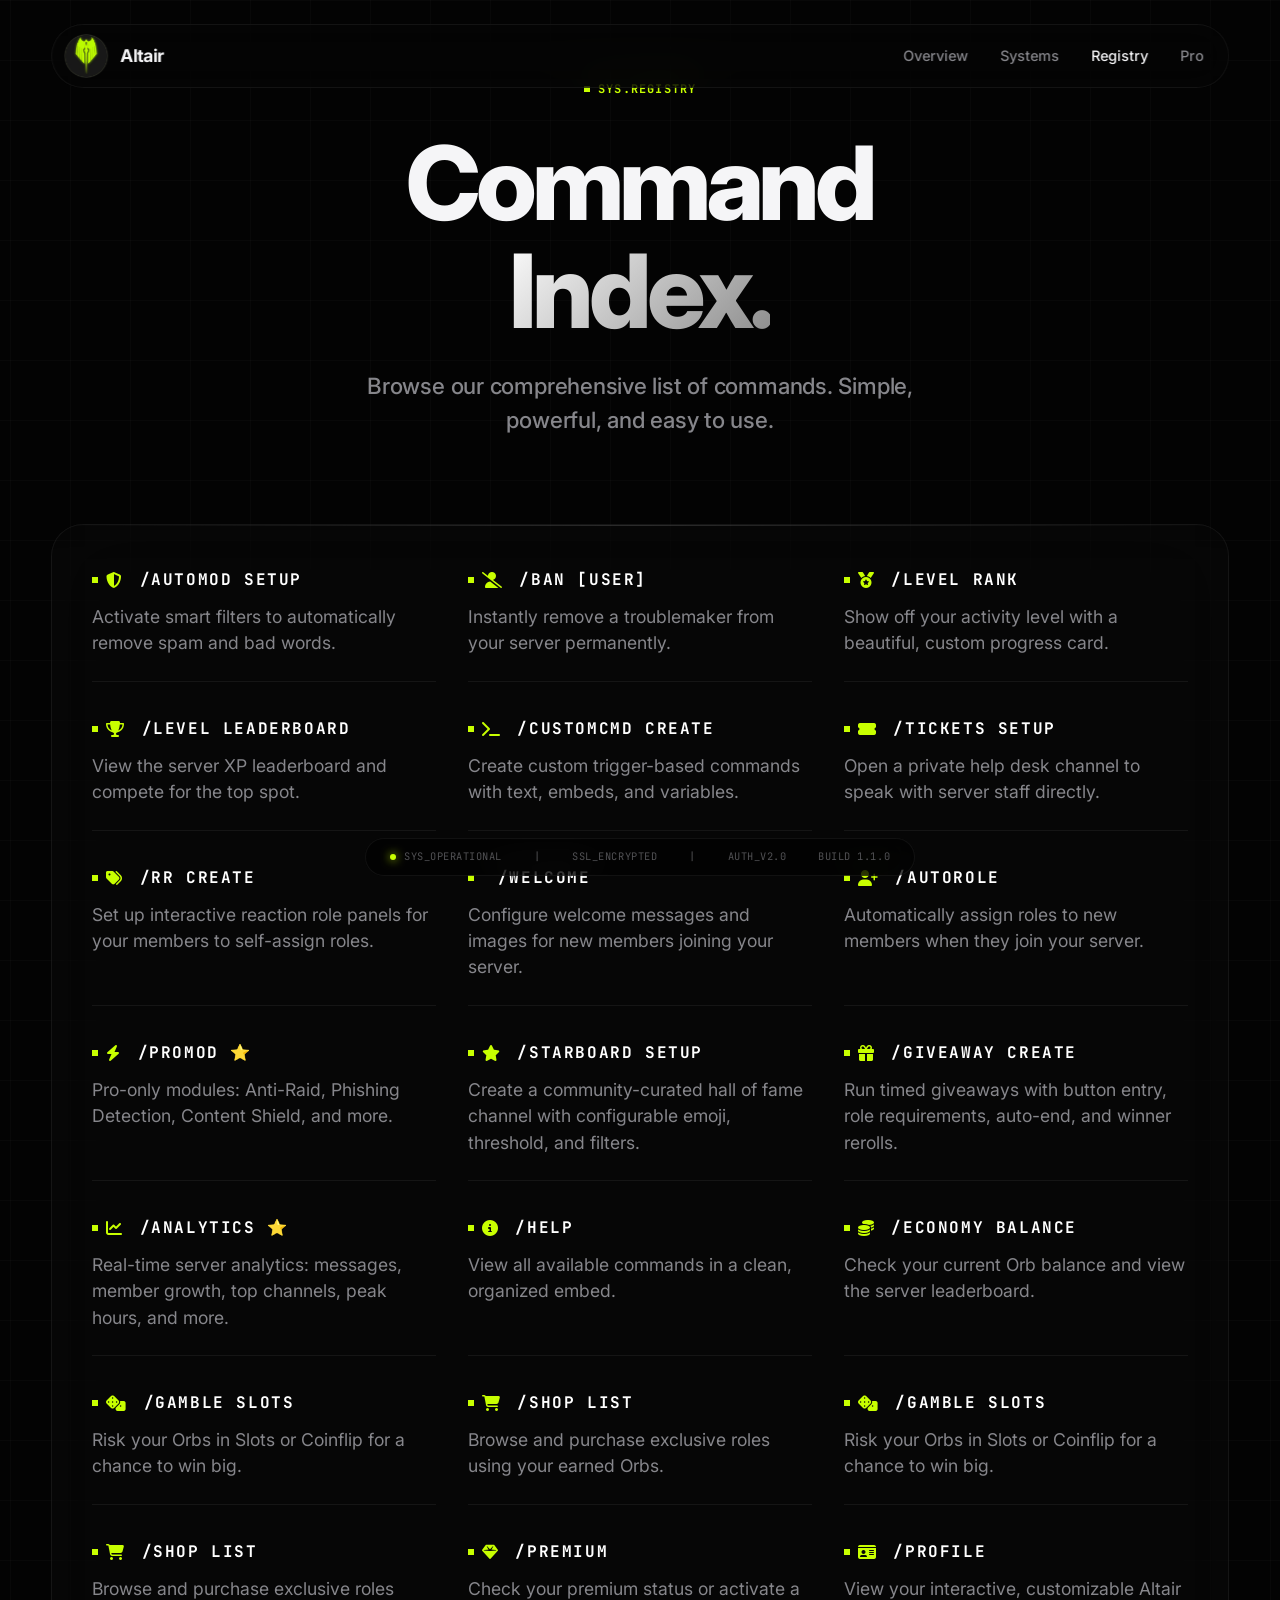
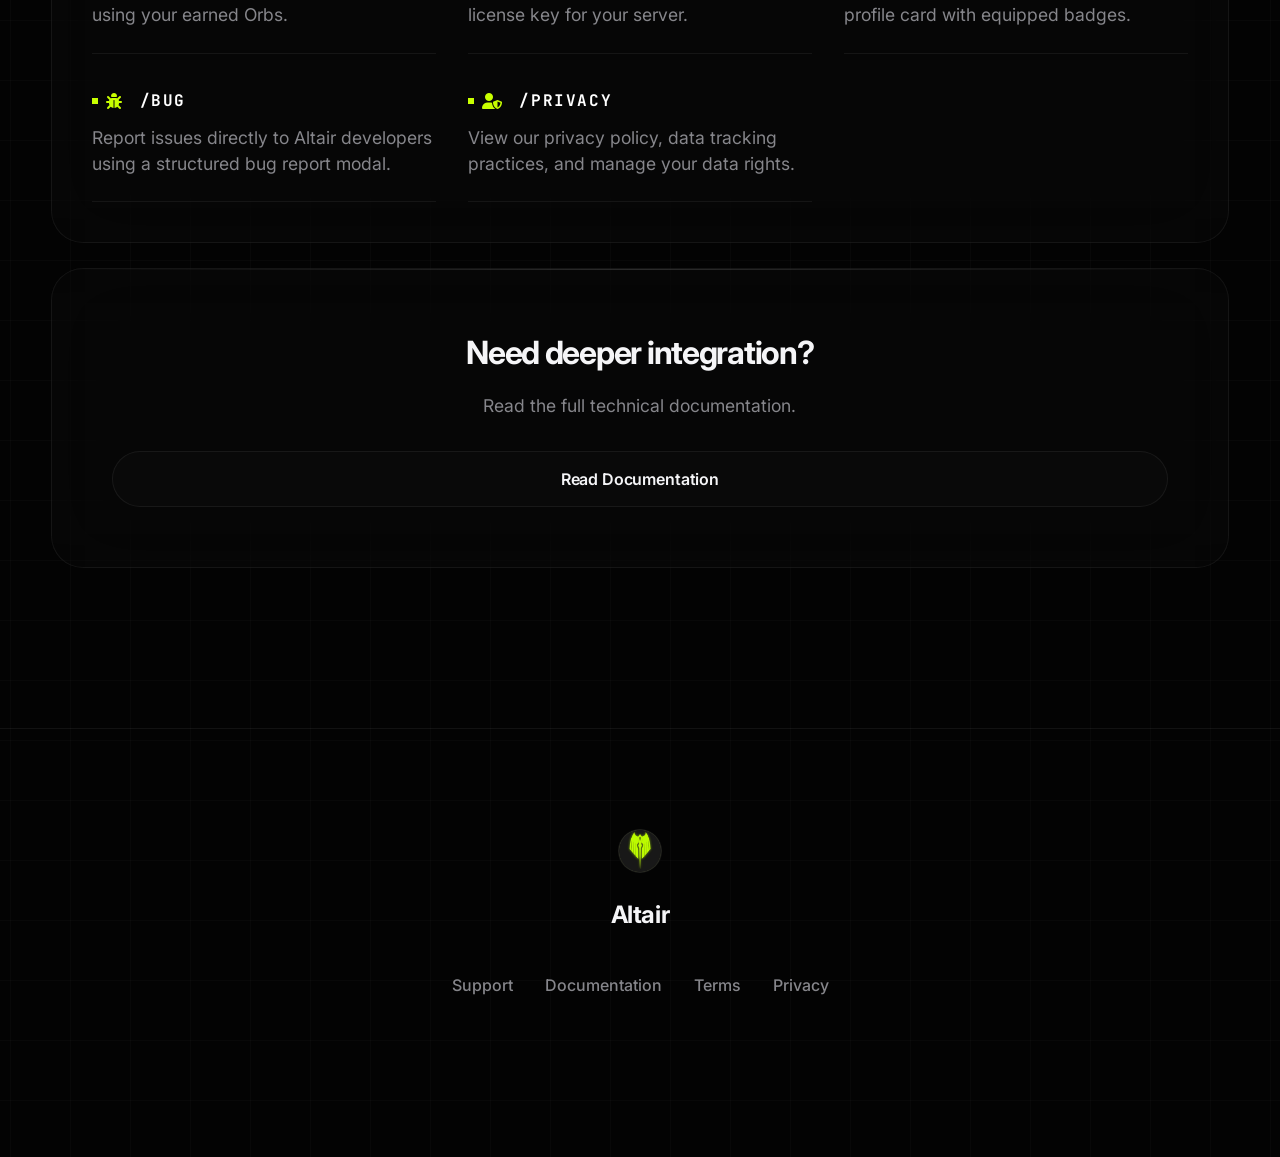
==== commands.html @ ab7a014f "Uploaded Webpage" ====
<!DOCTYPE html>
<html lang="en">

<head>
    <meta charset="UTF-8">
    <meta name="viewport" content="width=device-width, initial-scale=1.0">
    <title>Commands | Altair</title>
    <link rel="stylesheet" href="css/style.css">
    <link rel="stylesheet" href="https://cdnjs.cloudflare.com/ajax/libs/font-awesome/6.4.0/css/all.min.css">
</head>

<body>
    <nav id="navbar">
        <div class="logo">
            <div class="logo-box"><img src="img/altair_logo_v5.png" alt="Altair"
                    style="width:100%;height:100%;object-fit:cover;"></div>
            Altair
        </div>
        <div class="nav-links">
            <a href="index.html">Overview</a>
            <a href="features.html">Systems</a>
            <a href="commands.html" class="active">Registry</a>
            <a href="premium.html">Pro</a>
        </div>
        
    </nav>

    <header class="hero container" style="min-height: 50vh;">
        <div class="hud-label reveal" style="margin-bottom: 2rem;">SYS.REGISTRY</div>
        <h1 class="hero-title reveal">Command <br><span class="text-gradient">Index.</span></h1>
        <p class="hero-subtitle reveal">Browse our comprehensive list of commands. Simple, powerful, and easy to use.
        </p>
    </header>

    <main class="container">
        <section class="section-padding" style="padding-top: 40px;">
            <div class="bento-grid">

                <!-- Command list in bento format -->
                <div class="glass bento-item span-12 reveal">
                    <div
                        style="display: grid; grid-template-columns: repeat(auto-fill, minmax(320px, 1fr)); gap: 32px;">

                        <div style="padding-bottom: 24px; border-bottom: 1px solid var(--glass-border);">
                            <div class="hud-label" style="font-size: 1rem; color: #fff; margin-bottom: 12px;"><i
                                    class="fas fa-shield-alt text-green" style="margin-right: 8px;"></i> /automod setup
                            </div>
                            <p style="color: var(--text-secondary);">Activate smart filters to automatically remove spam
                                and bad words.</p>
                        </div>

                        <div style="padding-bottom: 24px; border-bottom: 1px solid var(--glass-border);">
                            <div class="hud-label" style="font-size: 1rem; color: #fff; margin-bottom: 12px;"><i
                                    class="fas fa-user-slash text-green" style="margin-right: 8px;"></i> /ban [user]
                            </div>
                            <p style="color: var(--text-secondary);">Instantly remove a troublemaker from your server
                                permanently.</p>
                        </div>

                        <div style="padding-bottom: 24px; border-bottom: 1px solid var(--glass-border);">
                            <div class="hud-label" style="font-size: 1rem; color: #fff; margin-bottom: 12px;"><i
                                    class="fas fa-medal text-green" style="margin-right: 8px;"></i> /level rank</div>
                            <p style="color: var(--text-secondary);">Show off your activity level with a beautiful,
                                custom progress card.</p>
                        </div>

                        <div style="padding-bottom: 24px; border-bottom: 1px solid var(--glass-border);">
                            <div class="hud-label" style="font-size: 1rem; color: #fff; margin-bottom: 12px;"><i
                                    class="fas fa-trophy text-green" style="margin-right: 8px;"></i> /level leaderboard
                            </div>
                            <p style="color: var(--text-secondary);">View the server XP leaderboard and compete for the
                                top spot.</p>
                        </div>

                        <div style="padding-bottom: 24px; border-bottom: 1px solid var(--glass-border);">
                            <div class="hud-label" style="font-size: 1rem; color: #fff; margin-bottom: 12px;"><i
                                    class="fas fa-terminal text-green" style="margin-right: 8px;"></i> /customcmd create
                            </div>
                            <p style="color: var(--text-secondary);">Create custom trigger-based commands with text,
                                embeds, and variables.</p>
                        </div>

                        <div style="padding-bottom: 24px; border-bottom: 1px solid var(--glass-border);">
                            <div class="hud-label" style="font-size: 1rem; color: #fff; margin-bottom: 12px;"><i
                                    class="fas fa-ticket-alt text-green" style="margin-right: 8px;"></i> /tickets setup
                            </div>
                            <p style="color: var(--text-secondary);">Open a private help desk channel to speak with
                                server staff directly.</p>
                        </div>

                        <div style="padding-bottom: 24px; border-bottom: 1px solid var(--glass-border);">
                            <div class="hud-label" style="font-size: 1rem; color: #fff; margin-bottom: 12px;"><i
                                    class="fas fa-tags text-green" style="margin-right: 8px;"></i> /rr create</div>
                            <p style="color: var(--text-secondary);">Set up interactive reaction role panels for your
                                members to self-assign roles.</p>
                        </div>

                        <div style="padding-bottom: 24px; border-bottom: 1px solid var(--glass-border);">
                            <div class="hud-label" style="font-size: 1rem; color: #fff; margin-bottom: 12px;"><i
                                    class="fas fa-hand-wave text-green" style="margin-right: 8px;"></i> /welcome</div>
                            <p style="color: var(--text-secondary);">Configure welcome messages and images for new
                                members joining your server.</p>
                        </div>

                        <div style="padding-bottom: 24px; border-bottom: 1px solid var(--glass-border);">
                            <div class="hud-label" style="font-size: 1rem; color: #fff; margin-bottom: 12px;"><i
                                    class="fas fa-user-plus text-green" style="margin-right: 8px;"></i> /autorole</div>
                            <p style="color: var(--text-secondary);">Automatically assign roles to new members when they
                                join your server.</p>
                        </div>

                        <div style="padding-bottom: 24px; border-bottom: 1px solid var(--glass-border);">
                            <div class="hud-label" style="font-size: 1rem; color: #fff; margin-bottom: 12px;"><i
                                    class="fas fa-bolt text-green" style="margin-right: 8px;"></i> /promod ⭐</div>
                            <p style="color: var(--text-secondary);">Pro-only modules: Anti-Raid, Phishing Detection,
                                Content Shield, and more.</p>
                        </div>

                        <div style="padding-bottom: 24px; border-bottom: 1px solid var(--glass-border);">
                            <div class="hud-label" style="font-size: 1rem; color: #fff; margin-bottom: 12px;"><i
                                    class="fas fa-star text-green" style="margin-right: 8px;"></i> /starboard setup
                            </div>
                            <p style="color: var(--text-secondary);">Create a community-curated hall of fame channel
                                with configurable emoji, threshold, and filters.</p>
                        </div>

                        <div style="padding-bottom: 24px; border-bottom: 1px solid var(--glass-border);">
                            <div class="hud-label" style="font-size: 1rem; color: #fff; margin-bottom: 12px;"><i
                                    class="fas fa-gift text-green" style="margin-right: 8px;"></i> /giveaway create
                            </div>
                            <p style="color: var(--text-secondary);">Run timed giveaways with button entry, role
                                requirements, auto-end, and winner rerolls.</p>
                        </div>

                        <div style="padding-bottom: 24px; border-bottom: 1px solid var(--glass-border);">
                            <div class="hud-label" style="font-size: 1rem; color: #fff; margin-bottom: 12px;"><i
                                    class="fas fa-chart-line text-green" style="margin-right: 8px;"></i> /analytics ⭐
                            </div>
                            <p style="color: var(--text-secondary);">Real-time server analytics: messages, member
                                growth, top channels, peak hours, and more.</p>
                        </div>

                        <div style="padding-bottom: 24px; border-bottom: 1px solid var(--glass-border);">
                            <div class="hud-label" style="font-size: 1rem; color: #fff; margin-bottom: 12px;"><i
                                    class="fas fa-circle-info text-green" style="margin-right: 8px;"></i> /help</div>
                            <p style="color: var(--text-secondary);">View all available commands in a clean, organized
                                embed.</p>
                        </div>

                        <div style="padding-bottom: 24px; border-bottom: 1px solid var(--glass-border);">
                            <div class="hud-label" style="font-size: 1rem; color: #fff; margin-bottom: 12px;"><i
                                    class="fas fa-coins text-green" style="margin-right: 8px;"></i> /economy balance
                            </div>
                            <p style="color: var(--text-secondary);">Check your current Orb balance and view the server
                                leaderboard.</p>
                        </div>
                        <div style="padding-bottom: 24px; border-bottom: 1px solid var(--glass-border);">
                            <div class="hud-label" style="font-size: 1rem; color: #fff; margin-bottom: 12px;"><i
                                    class="fas fa-dice text-green" style="margin-right: 8px;"></i> /gamble slots
                            </div>
                            <p style="color: var(--text-secondary);">Risk your Orbs in Slots or Coinflip for a chance to
                                win big.</p>
                        </div>

                        <div style="padding-bottom: 24px; border-bottom: 1px solid var(--glass-border);">
                            <div class="hud-label" style="font-size: 1rem; color: #fff; margin-bottom: 12px;"><i
                                    class="fas fa-shopping-cart text-green" style="margin-right: 8px;"></i> /shop list
                            </div>
                            <p style="color: var(--text-secondary);">Browse and purchase exclusive roles using your
                                earned Orbs.</p>
                        </div>

                        <div style="padding-bottom: 24px; border-bottom: 1px solid var(--glass-border);">
                            <div class="hud-label" style="font-size: 1rem; color: #fff; margin-bottom: 12px;"><i
                                    class="fas fa-dice text-green" style="margin-right: 8px;"></i> /gamble slots
                            </div>
                            <p style="color: var(--text-secondary);">Risk your Orbs in Slots or Coinflip for a chance to
                                win big.</p>
                        </div>

                        <div style="padding-bottom: 24px; border-bottom: 1px solid var(--glass-border);">
                            <div class="hud-label" style="font-size: 1rem; color: #fff; margin-bottom: 12px;"><i
                                    class="fas fa-shopping-cart text-green" style="margin-right: 8px;"></i> /shop list
                            </div>
                            <p style="color: var(--text-secondary);">Browse and purchase exclusive roles using your
                                earned Orbs.</p>
                        </div>

                        <div style="padding-bottom: 24px; border-bottom: 1px solid var(--glass-border);">
                            <div class="hud-label" style="font-size: 1rem; color: #fff; margin-bottom: 12px;"><i
                                    class="fas fa-gem text-green" style="margin-right: 8px;"></i> /premium</div>
                            <p style="color: var(--text-secondary);">Check your premium status or activate a license key
                                for your server.</p>
                        </div>

                        <div style="padding-bottom: 24px; border-bottom: 1px solid var(--glass-border);">
                            <div class="hud-label" style="font-size: 1rem; color: #fff; margin-bottom: 12px;"><i
                                    class="fas fa-id-card text-green" style="margin-right: 8px;"></i> /profile</div>
                            <p style="color: var(--text-secondary);">View your interactive, customizable Altair profile card with equipped badges.</p>
                        </div>

                        <div style="padding-bottom: 24px; border-bottom: 1px solid var(--glass-border);">
                            <div class="hud-label" style="font-size: 1rem; color: #fff; margin-bottom: 12px;"><i
                                    class="fas fa-bug text-green" style="margin-right: 8px;"></i> /bug</div>
                            <p style="color: var(--text-secondary);">Report issues directly to Altair developers using a structured bug report modal.</p>
                        </div>

                        <div style="padding-bottom: 24px; border-bottom: 1px solid var(--glass-border);">
                            <div class="hud-label" style="font-size: 1rem; color: #fff; margin-bottom: 12px;"><i
                                    class="fas fa-user-shield text-green" style="margin-right: 8px;"></i> /privacy</div>
                            <p style="color: var(--text-secondary);">View our privacy policy, data tracking practices, and manage your data rights.</p>
                        </div>

                    </div>
                </div>

                <div class="glass bento-item span-12 reveal" style="text-align: center; padding: 60px;">
                    <h3 style="font-size: 2rem; margin-bottom: 16px;">Need deeper integration?</h3>
                    <p style="color: var(--text-secondary); margin-bottom: 32px;">Read the full technical documentation.
                    </p>
                    <a href="docs.html" class="btn btn-secondary">Read Documentation</a>
                </div>

            </div>
        </section>
    </main>

    <footer style="padding: 100px 4vw 160px; border-top: 1px solid var(--glass-border); text-align: center;">
        <div class="logo-box" style="margin: 0 auto 24px;"><img src="img/altair_logo_v5.png" alt="Altair"
                style="width:100%;height:100%;object-fit:cover;"></div>
        <h2 style="font-size: 1.5rem; letter-spacing: -0.02em; margin-bottom: 40px;">Altair</h2>
        <div style="display: flex; justify-content: center; gap: 32px; font-weight: 500;">
            <a href="support.html" style="color: var(--text-secondary); transition: color 0.3s;">Support</a>
            <a href="docs.html" style="color: var(--text-secondary); transition: color 0.3s;">Documentation</a>
            <a href="tos.html" style="color: var(--text-secondary); transition: color 0.3s;">Terms</a>
            <a href="privacy.html" style="color: var(--text-secondary); transition: color 0.3s;">Privacy</a>
        </div>
    </footer>

    <!-- Fixed Floating Status Bar -->
    <div class="status-strip">
        <span style="display: flex; align-items: center;"><span class="status-dot"></span>SYS_OPERATIONAL</span>
        <span class="status-optional">|</span>
        <span class="status-optional">SSL_ENCRYPTED</span>
        <span class="status-optional">|</span>
        <span class="status-optional">AUTH_V2.0</span>
        <span>BUILD 1.1.0</span>
    </div>

    
    <script>
        // Progressive Nav Scroll Logic
        const nav = document.getElementById('navbar');
        if (nav) {
            window.addEventListener('scroll', () => {
                const scrollY = window.scrollY;
                const threshold = 100;
                const progress = Math.min(scrollY / threshold, 1);

                const currentVW = window.innerWidth;
                const dynamicMaxW = 1200 + (progress * (currentVW - 1200));

                nav.style.setProperty('--nav-top', `${24 - (progress * 24)}px`);
                nav.style.setProperty('--nav-w', `${92 + (progress * 8)}%`);
                nav.style.setProperty('--nav-radius', `${100 - (progress * 100)}px`);
                nav.style.setProperty('--nav-bg', `rgba(5, 5, 5, ${0.6 + (progress * 0.3)})`);
                nav.style.setProperty('--nav-max-w', `${dynamicMaxW}px`);

                if (progress > 0) {
                    nav.style.setProperty('--nav-border', 'rgba(255, 255, 255, 0.08)');
                    nav.style.borderBottom = '1px solid rgba(255, 255, 255, 0.1)';
                } else {
                    nav.style.setProperty('--nav-border', 'var(--glass-border)');
                    nav.style.borderBottom = '1px solid var(--glass-border)';
                }
            });
        }

        const observer = new IntersectionObserver((entries) => {
            entries.forEach(entry => { if (entry.isIntersecting) entry.target.classList.add('active'); });
        }, { threshold: 0.15, rootMargin: "0px 0px -50px 0px" });

        document.querySelectorAll('.reveal').forEach(el => observer.observe(el));
    </script>
</body>

</html>
---- css/style.css ----
/* 
    ALTAIR DESIGN SYSTEM V5
    Apple Pro × Cyberpunk HUD Fusion
    ─────────────────────────────────────
    Massive typography, bento-box layouts,
    heavy glassmorphism blurs, acid green HUD accents.
*/

@import url('https://fonts.googleapis.com/css2?family=Inter:wght@300;400;500;600;700;800;900&family=JetBrains+Mono:wght@400;500;700;800&display=swap');

:root {
    /* ── Surface (Darker, OLED-like) ── */
    --bg-base: #030303;
    --bg-elevated: #0a0a0a;

    /* ── Apple Glass ── */
    --glass-bg: rgba(255, 255, 255, 0.015);
    --glass-border: rgba(255, 255, 255, 0.06);
    --glass-hover-border: rgba(200, 255, 0, 0.3);
    --glass-blur: blur(40px);

    /* ── Text ── */
    --text-primary: #f5f5f7;
    /* Apple's standard off-white */
    --text-secondary: #86868b;
    /* Apple's standard gray */
    --text-muted: #515154;
    --text-inverse: #000000;

    /* ── Cyberpunk Accents ── */
    --green: #C8FF00;
    --green-glow: rgba(200, 255, 0, 0.15);
    --green-dim: rgba(200, 255, 0, 0.05);

    /* ── Typography ── */
    --font-sans: 'Inter', -apple-system, BlinkMacSystemFont, sans-serif;
    --font-mono: 'JetBrains Mono', ui-monospace, monospace;

    /* ── Apple Geometry ── */
    --radius-sm: 12px;
    --radius-md: 24px;
    --radius-lg: 32px;
    --radius-xl: 48px;

    /* ── Motion ── */
    --spring: cubic-bezier(0.175, 0.885, 0.32, 1.15);
    /* Snappy bouncy spring */
    --ease-apple: cubic-bezier(0.25, 1, 0.5, 1);
    --duration: 0.5s;
}

/* ══════════════════════════════════
   RESET
   ══════════════════════════════════ */
*,
*::before,
*::after {
    margin: 0;
    padding: 0;
    box-sizing: border-box;
}

html {
    -webkit-font-smoothing: antialiased;
    -moz-osx-font-smoothing: grayscale;
    background-color: var(--bg-base);
}

body {
    color: var(--text-primary);
    font-family: var(--font-sans);
    line-height: 1.5;
    overflow-x: hidden;
    /* Subtle tech grid background */
    background-color: var(--bg-base);
    background-image:
        linear-gradient(rgba(255, 255, 255, 0.02) 1px, transparent 1px),
        linear-gradient(90deg, rgba(255, 255, 255, 0.02) 1px, transparent 1px);
    background-size: 60px 60px;
    background-position: center top;
}

/* Radial light source behind everything */
body::before {
    content: '';
    position: fixed;
    top: -20vh;
    left: 50%;
    transform: translateX(-50%);
    width: 80vw;
    height: 80vh;
    background: radial-gradient(ellipse at bottom, rgba(200, 255, 0, 0.05) 0%, transparent 60%);
    z-index: -1;
    pointer-events: none;
}

a {
    text-decoration: none;
    color: inherit;
}

/* ══════════════════════════════════
   TYPOGRAPHY
   ══════════════════════════════════ */
h1,
h2,
h3,
h4 {
    font-weight: 700;
    letter-spacing: -0.04em;
    /* Tight Apple Pro tracking */
}

/* Massive Apple-style headlines */
.hero-title {
    font-size: clamp(3.5rem, 8vw, 7rem);
    line-height: 1.05;
    letter-spacing: -0.05em;
    font-weight: 800;
    margin-bottom: 1.5rem;
}

.section-title {
    font-size: clamp(2.5rem, 5vw, 4rem);
    line-height: 1.1;
    letter-spacing: -0.04em;
    font-weight: 700;
    margin-bottom: 1rem;
}

.text-gradient {
    background: linear-gradient(135deg, #fff 0%, #888 100%);
    background-clip: text;
    -webkit-background-clip: text;
    -webkit-text-fill-color: transparent;
}

.text-green {
    color: var(--green);
}

.hero-subtitle {
    font-size: clamp(1.1rem, 2vw, 1.4rem);
    color: var(--text-secondary);
    max-width: 600px;
    margin: 0 auto 3rem;
    font-weight: 500;
    letter-spacing: -0.01em;
}

/* Cyberpunk HUD text components */
.hud-label {
    font-family: var(--font-mono);
    font-size: 0.75rem;
    font-weight: 700;
    text-transform: uppercase;
    letter-spacing: 0.1em;
    color: var(--green);
    display: inline-flex;
    align-items: center;
    gap: 8px;
}

.hud-label::before {
    content: '';
    display: inline-block;
    width: 6px;
    height: 6px;
    background: var(--green);
}

.hud-value {
    font-family: var(--font-mono);
    font-weight: 800;
    letter-spacing: -0.02em;
}

/* ══════════════════════════════════
   APPLE GLASS CARDS
   ══════════════════════════════════ */
.glass {
    background: var(--glass-bg);
    border: 1px solid var(--glass-border);
    backdrop-filter: var(--glass-blur);
    -webkit-backdrop-filter: var(--glass-blur);
    border-radius: var(--radius-lg);
    box-shadow: 0 20px 40px rgba(0, 0, 0, 0.4);
    transition: transform var(--duration) var(--ease-apple),
        border-color var(--duration) var(--ease-apple),
        box-shadow var(--duration) var(--ease-apple);
    position: relative;
    overflow: hidden;
}

.glass::before {
    content: '';
    position: absolute;
    top: 0;
    left: 0;
    right: 0;
    height: 1px;
    background: linear-gradient(90deg, transparent, rgba(255, 255, 255, 0.15), transparent);
    z-index: 1;
}

.glass.active:hover {
    transform: translateY(-4px) scale(1.01);
    border-color: rgba(255, 255, 255, 0.15);
    box-shadow: 0 30px 60px rgba(0, 0, 0, 0.6),
        0 0 40px var(--green-dim);
}

/* ══════════════════════════════════
   NAVIGATION
   ══════════════════════════════════ */
nav {
    --nav-w: 92%;
    --nav-max-w: 1200px;
    --nav-top: 24px;
    --nav-radius: 100px;
    --nav-bg: rgba(10, 10, 10, 0.6);
    --nav-border: var(--glass-border);

    position: fixed;
    top: var(--nav-top);
    left: 50%;
    transform: translateX(-50%);
    width: var(--nav-w);
    max-width: var(--nav-max-w);
    height: 64px;
    background: var(--nav-bg);
    backdrop-filter: blur(20px);
    -webkit-backdrop-filter: blur(20px);
    border: 1px solid var(--nav-border);
    border-radius: var(--nav-radius);
    display: flex;
    justify-content: space-between;
    align-items: center;
    padding: 0 24px 0 12px;
    z-index: 1000;
    /* transition removed for smooth dynamic updates, but kept for non-scroll state changes */
    transition: background 0.3s ease, border-color 0.3s ease;
    will-change: width, top, border-radius, max-width;
}

/* Base style remains clean; JS will override variables */

.logo {
    display: flex;
    align-items: center;
    gap: 12px;
    font-weight: 700;
    font-size: 1.1rem;
    letter-spacing: -0.02em;
}

.logo-box {
    width: 44px;
    height: 44px;
    background: transparent;
    color: #000;
    border-radius: 50%;
    display: flex;
    align-items: center;
    justify-content: center;
    font-weight: 800;
    font-size: 1.1rem;
    overflow: hidden;
}

.nav-links {
    display: flex;
    gap: 32px;
}

.nav-links a {
    color: var(--text-secondary);
    font-size: 0.9rem;
    font-weight: 500;
    transition: color 0.3s ease;
}

.nav-links a:hover,
.nav-links a.active {
    color: var(--text-primary);
}

/* ══════════════════════════════════
   BUTTONS
   ══════════════════════════════════ */
.btn {
    display: inline-flex;
    align-items: center;
    justify-content: center;
    gap: 8px;
    padding: 0 28px;
    height: 56px;
    border-radius: 100px;
    font-weight: 600;
    font-size: 1rem;
    letter-spacing: -0.01em;
    cursor: pointer;
    transition: all var(--duration) var(--ease-apple);
    border: none;
}

.btn-primary {
    background: var(--text-primary);
    color: var(--bg-base);
}

.btn-primary:hover {
    transform: scale(1.04);
    box-shadow: 0 10px 30px rgba(255, 255, 255, 0.2);
}

.btn-secondary {
    background: var(--glass-bg);
    border: 1px solid var(--glass-border);
    color: var(--text-primary);
}

.btn-secondary:hover {
    background: rgba(255, 255, 255, 0.05);
    border-color: rgba(255, 255, 255, 0.2);
}

.btn-cyber {
    background: var(--green);
    color: #000;
    font-family: var(--font-mono);
    text-transform: uppercase;
    font-weight: 800;
    letter-spacing: 0.05em;
    font-size: 0.85rem;
}

.btn-cyber:hover {
    box-shadow: 0 0 30px var(--green-glow);
    transform: scale(1.04);
}

/* ══════════════════════════════════
   LAYOUT
   ══════════════════════════════════ */
.container {
    max-width: 1400px;
    margin: 0 auto;
    padding: 0 4vw;
}

.section-padding {
    padding: 160px 0;
}

/* ══════════════════════════════════
   HERO
   ══════════════════════════════════ */
.hero {
    min-height: 100vh;
    display: flex;
    flex-direction: column;
    justify-content: center;
    align-items: center;
    text-align: center;
    padding-top: 80px;
    position: relative;
}

.hero-btns {
    display: flex;
    gap: 16px;
    margin-top: 2rem;
}

/* ══════════════════════════════════
   BENTO GRID (Apple Style Layout)
   ══════════════════════════════════ */
.bento-grid {
    display: grid;
    grid-template-columns: repeat(12, 1fr);
    grid-auto-rows: minmax(min-content, max-content);
    gap: 24px;
}

.bento-item {
    padding: 40px;
    display: flex;
    flex-direction: column;
}

/* Spans */
.span-12 {
    grid-column: span 12;
}

.span-8 {
    grid-column: span 8;
}

.span-6 {
    grid-column: span 6;
}

.span-4 {
    grid-column: span 4;
}

.bento-icon {
    width: 64px;
    height: 64px;
    border-radius: 50%;
    background: var(--glass-bg);
    border: 1px solid var(--glass-border);
    display: flex;
    align-items: center;
    justify-content: center;
    font-size: 1.5rem;
    color: var(--green);
    margin-bottom: 24px;
}

.bento-item h3 {
    font-size: 2rem;
    margin-bottom: 12px;
}

.bento-item p {
    color: var(--text-secondary);
    font-size: 1.1rem;
}

/* ══════════════════════════════════
   HUD STATUS BAR
   ══════════════════════════════════ */
.status-strip {
    position: fixed;
    bottom: 24px;
    left: 50%;
    transform: translateX(-50%);
    background: rgba(0, 0, 0, 0.6);
    backdrop-filter: blur(20px);
    -webkit-backdrop-filter: blur(20px);
    border: 1px solid var(--glass-border);
    border-radius: 100px;
    padding: 10px 24px;
    display: flex;
    gap: 32px;
    font-family: var(--font-mono);
    font-size: 0.65rem;
    color: var(--text-muted);
    letter-spacing: 0.05em;
    z-index: 999;
}

.status-dot {
    display: inline-block;
    width: 6px;
    height: 6px;
    background: var(--green);
    border-radius: 50%;
    margin-right: 8px;
    box-shadow: 0 0 10px var(--green);
    animation: blink 2s infinite;
}

@keyframes blink {

    0%,
    100% {
        opacity: 1;
    }

    50% {
        opacity: 0.3;
    }
}

/* ══════════════════════════════════
   ENTRANCE ANIMATIONS
   ══════════════════════════════════ */
.reveal {
    opacity: 0;
    visibility: hidden;
    pointer-events: none;
    transform: translateY(40px) scale(0.95);
    box-shadow: none !important;
    border-color: transparent !important;
    will-change: opacity, transform;
    transition: all 1s var(--ease-apple), visibility 0s 1s, border-color 1s var(--ease-apple);
}

.reveal.active {
    opacity: 1;
    visibility: visible;
    pointer-events: auto;
    transform: translateY(0) scale(1);
    box-shadow: 0 20px 40px rgba(0, 0, 0, 0.4);
    border-color: var(--glass-border) !important;
    transition: all 1s var(--ease-apple), visibility 0s, border-color 1s var(--ease-apple);
}

/* ══════════════════════════════════
   RESPONSIVE OVERRIDES
   ══════════════════════════════════ */
@media (max-width: 1024px) {

    .span-8,
    .span-6,
    .span-4 {
        grid-column: span 12;
    }

    .status-strip {
        display: none;
    }
}

@media (max-width: 768px) {
    .nav-links {
        display: none;
    }

    .hero-btns {
        flex-direction: column;
        width: 100%;
    }

    .btn {
        width: 100%;
    }
}

/* ══════════════════════════════════
   USER PROFILE & DROPDOWN
   ══════════════════════════════════ */
.user-profile-nav {
    position: relative;
    display: flex;
    align-items: center;
}

.user-avatar-trigger {
    width: 36px;
    height: 36px;
    border-radius: 50%;
    overflow: hidden;
    cursor: pointer;
    border: 1px solid var(--glass-border);
    transition: all 0.3s var(--ease-apple);
    background: var(--bg-elevated);
}

.user-avatar-trigger:hover {
    border-color: var(--green);
    transform: scale(1.05);
    box-shadow: 0 0 15px var(--green-dim);
}

.user-avatar-trigger img {
    width: 100%;
    height: 100%;
    object-fit: cover;
    display: block;
}

.profile-dropdown {
    position: absolute;
    top: calc(100% + 16px);
    right: 0;
    width: 240px;
    padding: 12px;
    display: none;
    flex-direction: column;
    z-index: 1001;
    border-radius: var(--radius-md);
}

.profile-dropdown.active {
    display: flex;
    animation: dropIn 0.3s var(--ease-apple) forwards;
}

@keyframes dropIn {
    from {
        opacity: 0;
        transform: translateY(10px);
    }

    to {
        opacity: 1;
        transform: translateY(0);
    }
}

.dropdown-header {
    padding: 8px 12px 12px;
}

.dropdown-header .username {
    font-weight: 700;
    font-size: 1rem;
    color: var(--text-primary);
    margin-bottom: 2px;
}

.dropdown-header .status {
    font-size: 0.65rem;
    font-weight: 700;
    font-family: var(--font-mono);
    text-transform: uppercase;
    letter-spacing: 1px;
}

.dropdown-divider {
    height: 1px;
    background: var(--glass-border);
    margin: 8px 0;
}

.profile-dropdown a {
    padding: 10px 12px;
    font-size: 0.85rem;
    font-weight: 500;
    color: var(--text-secondary);
    border-radius: var(--radius-sm);
    display: flex;
    align-items: center;
    gap: 12px;
    transition: all 0.2s ease;
}

.profile-dropdown a:hover {
    background: rgba(255, 255, 255, 0.05);
    color: var(--text-primary);
}

.profile-dropdown a i {
    width: 18px;
    text-align: center;
    font-size: 1rem;
    color: var(--text-muted);
    transition: color 0.2s ease;
}

/* ══════════════════════════════════
   DISCORD FLOATING MESSAGES (APPLE PRO STYLE)
   ══════════════════════════════════ */
.bubble-container {
    height: 100%;
    min-height: 400px;
    border-radius: var(--radius-md);
    overflow: hidden;
    position: relative;
    border: 1px solid var(--glass-border);
    background: radial-gradient(circle at center, rgba(30, 30, 30, 0.3) 0%, rgba(5, 5, 5, 0.8) 100%);
    display: flex;
    flex-direction: column;
    align-items: stretch;
    justify-content: center;
    padding: 2rem 5%;
}

.discord-msg {
    display: flex;
    gap: 16px;
    padding: 12px 16px;
    width: 100%;
    margin-bottom: 8px;
    border-radius: 12px;
    background: rgba(20, 20, 20, 0.4);
    backdrop-filter: blur(20px);
    -webkit-backdrop-filter: blur(20px);
    border: 1px solid rgba(255, 255, 255, 0.05);
    box-shadow: 0 8px 24px rgba(0, 0, 0, 0.4);
    transform: translateY(0);
    opacity: 0;
    animation: fade-in-msg 0.6s var(--ease-apple) forwards;
}

.discord-msg:nth-child(1) {
    animation-delay: 0.2s;
}

.discord-msg:nth-child(2) {
    animation-delay: 0.5s;
}

.discord-msg:nth-child(3) {
    animation-delay: 0.8s;
}

@keyframes fade-in-msg {
    from {
        opacity: 0;
        transform: translateY(20px);
    }

    to {
        opacity: 1;
        transform: translateY(0);
    }
}

@keyframes float-msg {
    0% {
        transform: translateY(0px);
    }

    50% {
        transform: translateY(-8px);
    }

    100% {
        transform: translateY(0px);
    }
}

.discord-avatar {
    width: 40px;
    height: 40px;
    border-radius: 50%;
    background: var(--bg-elevated);
    display: flex;
    align-items: center;
    justify-content: center;
    font-size: 1.2rem;
    flex-shrink: 0;
    border: 1px solid rgba(255, 255, 255, 0.1);
}

.discord-msg-content {
    display: flex;
    flex-direction: column;
    width: 100%;
}

.discord-header {
    display: flex;
    align-items: center;
    gap: 8px;
    margin-bottom: 4px;
}

.discord-username {
    font-weight: 600;
    color: var(--text-primary);
    font-size: 0.95rem;
}

.discord-bot-tag {
    background: #5865F2;
    color: white;
    font-size: 0.65rem;
    padding: 2px 6px;
    border-radius: 4px;
    font-weight: 600;
    display: flex;
    align-items: center;
    gap: 4px;
}

.discord-bot-tag i {
    font-size: 0.55rem;
}

.discord-time {
    color: var(--text-muted);
    font-size: 0.75rem;
}

.discord-text {
    color: var(--text-secondary);
    font-size: 0.9rem;
    line-height: 1.4;
    margin-bottom: 6px;
}

.discord-embed {
    border-left: 4px solid var(--green);
    background: rgba(0, 0, 0, 0.3);
    border-radius: 0 8px 8px 0;
    padding: 10px 14px;
    margin-top: 4px;
}

.discord-embed-title {
    color: var(--text-primary);
    font-weight: 600;
    font-size: 0.9rem;
    margin-bottom: 4px;
}

.discord-embed-desc {
    color: var(--text-secondary);
    font-size: 0.85rem;
    line-height: 1.4;
}
/* Status strip responsive \u2014 W-14 fix */
@media (max-width: 767px) {
  .status-optional { display: none; }
}

/* ══════════════════════════════════
   COMPARISON CHART
   ══════════════════════════════════ */
.comparison-grid {
    display: grid;
    grid-template-columns: 1fr 1fr;
    gap: 48px;
    align-items: stretch;
}

.comparison-column {
    display: flex;
    flex-direction: column;
}

.stack-item {
    margin-bottom: 24px;
}

.stack-info {
    display: flex;
    justify-content: space-between;
    margin-bottom: 8px;
    font-size: 0.9rem;
    font-weight: 500;
}

.stack-price {
    font-family: var(--font-mono);
    color: var(--text-muted);
}

.stack-bar {
    height: 4px;
    background: rgba(255, 77, 77, 0.2);
    border-radius: 2px;
    position: relative;
    overflow: hidden;
}

.stack-bar::after {
    content: '';
    position: absolute;
    left: 0;
    top: 0;
    height: 100%;
    width: 100%;
    background: #ff4d4d;
    transform: translateX(-100%);
    animation: bar-reveal 1.5s var(--ease-apple) forwards;
}

.altair-column {
    display: flex;
    flex-direction: column;
}

.altair-column .total-row span:last-child {
    text-shadow: 0 0 20px var(--green-glow);
}

.total-row {
    display: flex;
    justify-content: space-between;
    align-items: center;
}

.altair-item h4 {
    font-size: 1.25rem;
    margin-bottom: 4px;
    color: var(--green);
}

.altair-item p {
    color: var(--text-secondary);
    line-height: 1.6;
}

@keyframes bar-reveal {
    to { transform: translateX(0); }
}

@media (max-width: 768px) {
    .comparison-grid {
        grid-template-columns: 1fr;
    }
    
    .glass.reveal {
        padding: 32px !important;
    }
    
    .comparison-header {
        flex-direction: column;
        align-items: flex-start !important;
        gap: 24px;
    }
    
    .comparison-header div:last-child {
        text-align: left !important;
    }
}
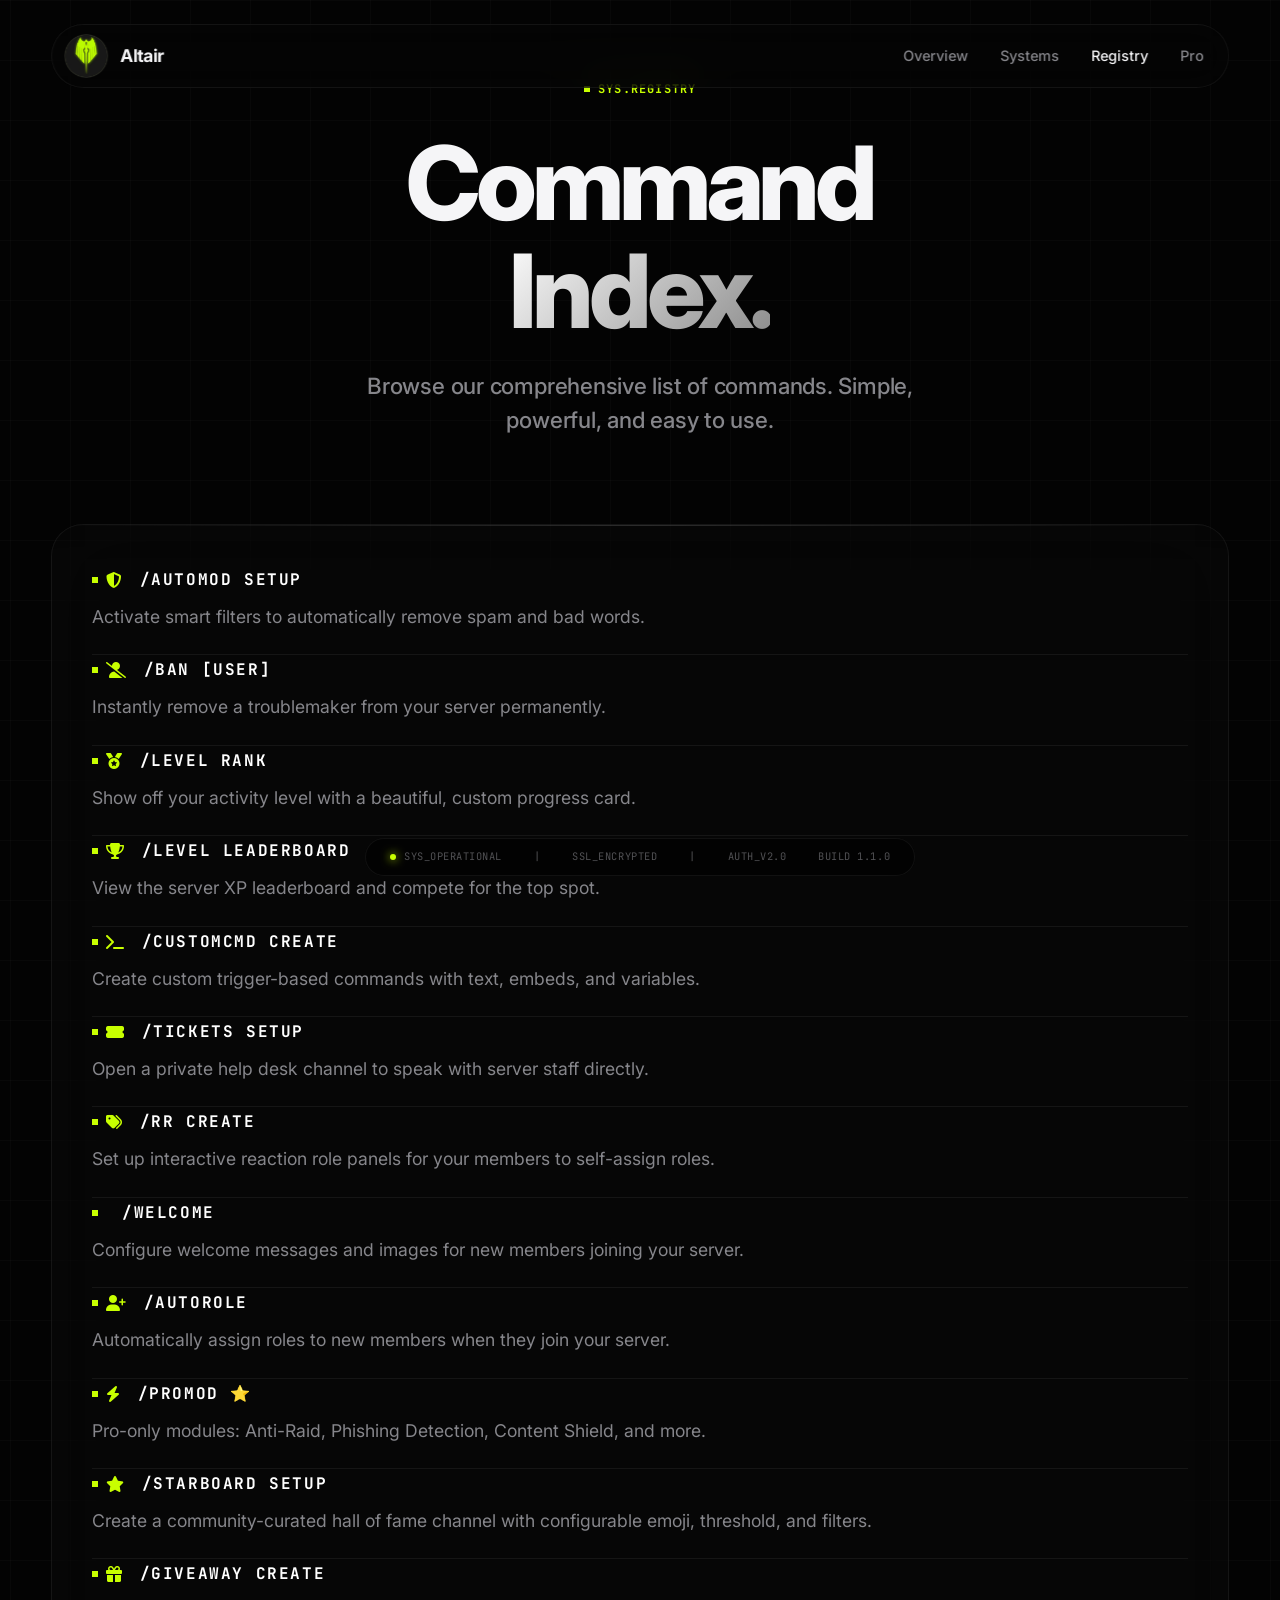
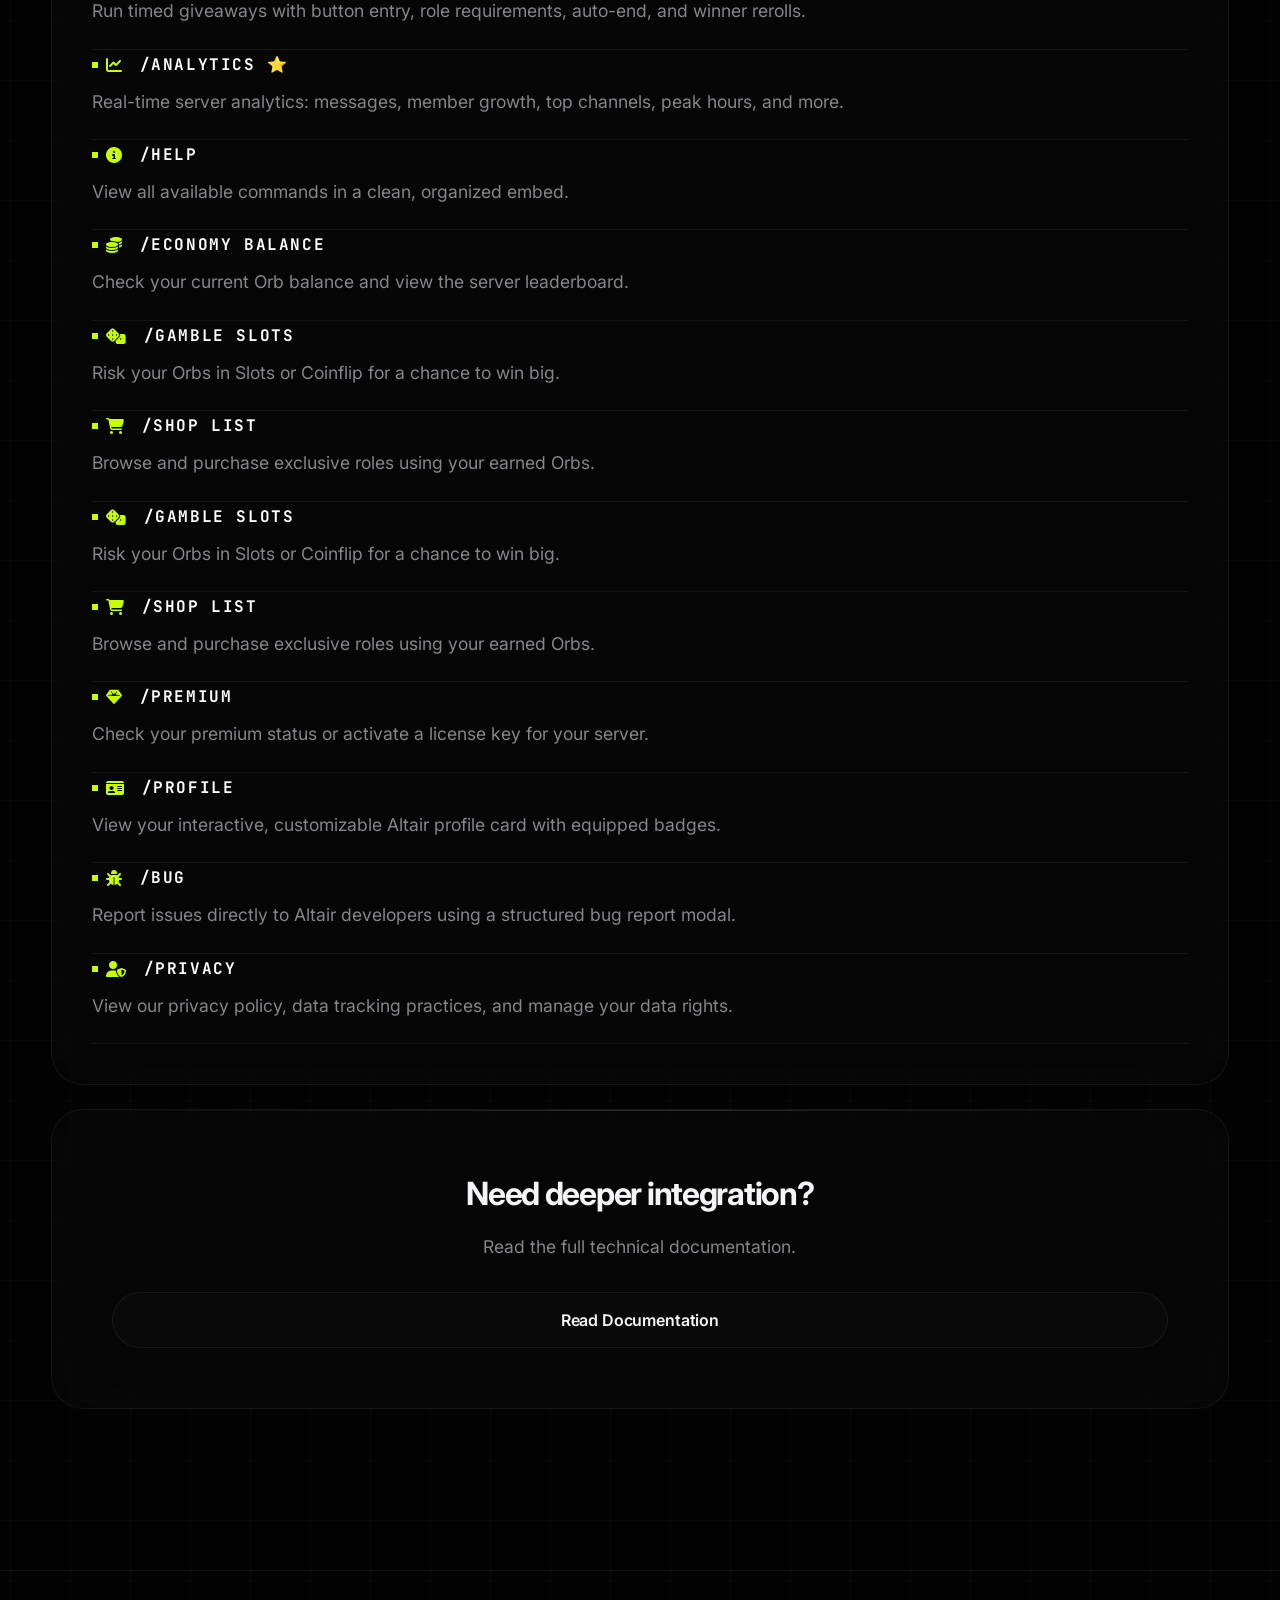
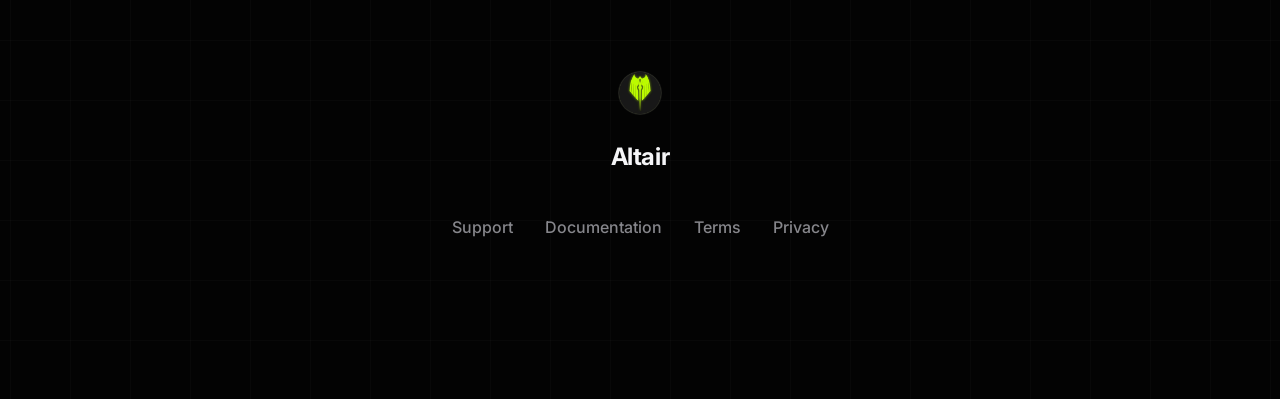
==== commit 56ab84a3: "Updated Changes Fixed some bugs in the mobile version, added back to top button, fixed documentation" ====
--- a/commands.html
+++ b/commands.html
@@ -6,6 +6,7 @@
     <meta name="viewport" content="width=device-width, initial-scale=1.0">
     <title>Commands | Altair</title>
     <link rel="stylesheet" href="css/style.css">
+    <link rel="stylesheet" href="css/mobile.css">
     <link rel="stylesheet" href="https://cdnjs.cloudflare.com/ajax/libs/font-awesome/6.4.0/css/all.min.css">
 </head>
 
@@ -22,7 +23,9 @@
             <a href="commands.html" class="active">Registry</a>
             <a href="premium.html">Pro</a>
         </div>
-        
+        <div class="menu-toggle" id="mobile-toggle">
+            <i class="fas fa-bars"></i>
+        </div>
     </nav>
 
     <header class="hero container" style="min-height: 50vh;">
@@ -38,8 +41,7 @@
 
                 <!-- Command list in bento format -->
                 <div class="glass bento-item span-12 reveal">
-                    <div
-                        style="display: grid; grid-template-columns: repeat(auto-fill, minmax(320px, 1fr)); gap: 32px;">
+                    <div class="command-inner-grid">
 
                         <div style="padding-bottom: 24px; border-bottom: 1px solid var(--glass-border);">
                             <div class="hud-label" style="font-size: 1rem; color: #fff; margin-bottom: 12px;"><i
@@ -248,6 +250,7 @@
     </div>
 
     
+    <script src="js/auth.js"></script>
     <script>
         // Progressive Nav Scroll Logic
         const nav = document.getElementById('navbar');
@@ -276,12 +279,12 @@
             });
         }
 
-        const observer = new IntersectionObserver((entries) => {
-            entries.forEach(entry => { if (entry.isIntersecting) entry.target.classList.add('active'); });
-        }, { threshold: 0.15, rootMargin: "0px 0px -50px 0px" });
-
-        document.querySelectorAll('.reveal').forEach(el => observer.observe(el));
+        // Back to Top and Reveal logic now handled by Auth in auth.js
     </script>
+    <!-- Back to Top Button -->
+    <button id="back-to-top" class="glass">
+        <i class="fas fa-arrow-up"></i>
+    </button>
 </body>
 
 </html>
--- a/css/style.css
+++ b/css/style.css
@@ -902,3 +902,85 @@
         text-align: left !important;
     }
 }
+
+/* ── Search Container & Bar ── */
+.search-container {
+    margin-bottom: 3rem;
+    position: relative;
+    max-width: 600px;
+}
+
+.search-bar {
+    width: 100%;
+    height: 56px;
+    background: var(--glass-bg);
+    border: 1px solid var(--glass-border);
+    backdrop-filter: var(--glass-blur);
+    -webkit-backdrop-filter: var(--glass-blur);
+    border-radius: 100px;
+    padding: 0 60px 0 24px;
+    color: var(--text-primary);
+    font-size: 1rem;
+    font-weight: 500;
+    transition: all 0.3s var(--ease-apple);
+    outline: none;
+    box-shadow: 0 8px 32px rgba(0, 0, 0, 0.2);
+}
+
+.search-bar::placeholder {
+    color: var(--text-muted);
+}
+
+.search-bar:focus {
+    border-color: var(--green);
+    box-shadow: 0 0 20px var(--green-dim), 0 10px 40px rgba(0, 0, 0, 0.4);
+    background: rgba(255, 255, 255, 0.05);
+}
+
+.search-icon {
+    position: absolute;
+    right: 24px;
+    top: 50%;
+    transform: translateY(-50%);
+    color: var(--text-muted);
+    font-size: 1.1rem;
+    transition: color 0.3s ease;
+    pointer-events: none;
+}
+
+.search-bar:focus + .search-icon {
+    color: var(--green);
+}
+
+#back-to-top {
+    position: fixed !important;
+    bottom: 40px !important;
+    right: 40px !important;
+    width: 60px;
+    height: 60px;
+    border-radius: 50%;
+    z-index: 9999 !important;
+    display: none;
+    align-items: center;
+    justify-content: center;
+    color: var(--green);
+    cursor: pointer;
+    border: 1px solid var(--glass-border);
+    background: rgba(10, 10, 10, 0.85);
+    backdrop-filter: blur(20px);
+    -webkit-backdrop-filter: blur(20px);
+    transition: all 0.3s cubic-bezier(0.4, 0, 0.2, 1);
+    box-shadow: 0 10px 30px rgba(0,0,0,0.5);
+    pointer-events: auto !important;
+}
+
+#back-to-top:hover {
+    transform: translateY(-5px) scale(1.1);
+    border-color: var(--green);
+    color: #fff;
+    box-shadow: 0 15px 40px rgba(0,0,0,0.7), 0 0 20px var(--green-dim);
+}
+
+#back-to-top::before {
+    display: none;
+}
--- a/css/mobile.css
+++ b/css/mobile.css
@@ -0,0 +1,257 @@
+/* 
+    ALTAIR MOBILE OVERRIDES
+    ─────────────────────────────────────
+    Purely for screens < 768px.
+*/
+
+.menu-toggle {
+    display: none;
+}
+
+@media (max-width: 768px) {
+    /* ── Global Spacing ── */
+    .section-padding {
+        padding: 60px 0 !important;
+    }
+
+    /* ── Navigation ── */
+    #navbar {
+        padding: 0 16px !important;
+    }
+
+    .menu-toggle {
+        display: flex !important;
+        width: 44px;
+        height: 44px;
+        background: var(--glass-bg);
+        border: 1px solid var(--glass-border);
+        border-radius: 50%;
+        align-items: center;
+        justify-content: center;
+        color: var(--text-primary);
+        cursor: pointer;
+        z-index: 2000;
+        margin-left: auto;
+    }
+
+    .nav-links {
+        display: none !important;
+        position: fixed !important;
+        top: 80px;
+        left: 5%;
+        right: 5%;
+        width: 90% !important;
+        background: rgba(10, 10, 10, 0.98) !important;
+        backdrop-filter: blur(30px) !important;
+        -webkit-backdrop-filter: blur(30px) !important;
+        border: 1px solid var(--glass-border) !important;
+        border-radius: var(--radius-md) !important;
+        padding: 40px 20px !important;
+        flex-direction: column !important;
+        gap: 24px !important;
+        align-items: center !important;
+        box-shadow: 0 40px 100px rgba(0, 0, 0, 0.9) !important;
+        z-index: 1500 !important;
+    }
+
+    .nav-links.mobile-active {
+        display: flex !important;
+        animation: mobileFadeIn 0.3s cubic-bezier(0.25, 1, 0.5, 1) forwards;
+    }
+
+    @keyframes mobileFadeIn {
+        from { opacity: 0; transform: translateY(10px); }
+        to { opacity: 1; transform: translateY(0); }
+    }
+
+    /* ── Typography fixes ── */
+    .hero-title {
+        font-size: 2.6rem !important;
+        line-height: 1.1 !important;
+        margin-bottom: 1.5rem !important;
+    }
+
+    .hero-subtitle {
+        font-size: 1rem !important;
+        line-height: 1.6 !important;
+        padding: 0 10px;
+    }
+
+    .section-title {
+        font-size: 1.8rem !important;
+    }
+
+    /* ── Bento Grid Fixes (Square Cards) ── */
+    .bento-grid, 
+    main .bento-grid {
+        display: flex !important;
+        flex-direction: column !important;
+        align-items: center !important;
+        gap: 24px !important;
+        width: 100% !important;
+        padding: 0 !important;
+    }
+
+    .bento-item,
+    .bento-grid .bento-item,
+    .bento-grid [class*="span-"] {
+        display: flex !important;
+        flex-direction: column !important;
+        align-items: center !important;
+        text-align: center !important;
+        width: 95% !important;
+        max-width: 360px !important;
+        min-height: 340px !important;
+        padding: 40px 20px !important;
+        border-radius: 24px !important;
+        margin: 0 auto !important;
+        justify-content: center !important;
+        box-sizing: border-box !important;
+    }
+
+    /* Exceptions for large sections on Features/Systems page */
+    .bento-item.span-12,
+    .bento-item.span-8 {
+        max-width: 600px !important;
+        min-height: auto !important;
+        align-items: flex-start !important;
+        text-align: left !important;
+    }
+
+    .bento-icon {
+        display: flex !important;
+        margin: 0 0 24px 0 !important;
+        width: 64px !important;
+        height: 64px !important;
+        font-size: 1.5rem !important;
+        border-radius: 50% !important;
+        align-items: center !important;
+        justify-content: center !important;
+    }
+
+    .bento-item h3 {
+        font-size: 1.6rem !important;
+        margin-bottom: 12px !important;
+        line-height: 1.2 !important;
+    }
+
+    .bento-item p {
+        font-size: 0.95rem !important;
+        line-height: 1.5 !important;
+        max-width: 100% !important;
+        margin: 0 !important;
+        color: var(--text-secondary) !important;
+    }
+
+    /* ── Discord Mocks (Text Blobs) ── */
+    .bubble-container {
+        padding: 24px 12px !important;
+        min-height: auto !important;
+    }
+
+    .discord-msg {
+        gap: 10px !important;
+        padding: 10px !important;
+        font-size: 0.85rem !important;
+    }
+
+    .discord-avatar {
+        width: 32px !important;
+        height: 32px !important;
+        font-size: 1rem !important;
+    }
+
+    .discord-text {
+        font-size: 0.85rem !important;
+        line-height: 1.4 !important;
+    }
+
+    .discord-embed {
+        padding: 8px 10px !important;
+    }
+
+    .discord-embed-desc {
+        font-size: 0.75rem !important;
+        line-height: 1.3 !important;
+    }
+
+    /* ── Overflow & Wiggling ── */
+    body, html {
+        overflow-x: hidden !important;
+        max-width: 100vw !important;
+        scroll-padding-top: 100px !important; /* Account for fixed navbar */
+    }
+
+    .hud-value,
+    .comparison-grid .hud-value {
+        font-size: 1.3rem !important;
+        word-break: break-word !important;
+        white-space: normal !important;
+    }
+
+    .hud-label {
+        font-size: 0.8rem !important;
+        letter-spacing: 0.05em !important;
+    }
+
+    /* ── Documentation Page ── */
+    .doc-grid-container {
+        grid-template-columns: 1fr !important;
+        gap: 20px !important;
+    }
+
+    .doc-nav {
+        display: none !important;
+    }
+
+    .search-container {
+        max-width: 100% !important;
+        margin-bottom: 1.5rem !important;
+    }
+
+    .search-bar {
+        height: 48px !important;
+        font-size: 0.9rem !important;
+        padding: 0 50px 0 20px !important;
+    }
+
+    .search-icon {
+        right: 18px !important;
+        font-size: 1rem !important;
+    }
+
+    .doc-cmd {
+        padding: 20px 16px !important;
+        margin-bottom: 16px !important;
+    }
+
+    .doc-cmd h4 {
+        font-size: 0.85rem !important;
+        word-break: break-all !important;
+    }
+
+    .doc-cmd p {
+        font-size: 0.85rem !important;
+        line-height: 1.5 !important;
+    }
+
+    #back-to-top {
+        bottom: 30px !important;
+        right: 20px !important;
+        width: 50px !important;
+        height: 50px !important;
+    }
+
+    /* ── Comparisons ── */
+    .comparison-grid {
+        grid-template-columns: 1fr !important;
+        gap: 24px !important;
+    }
+
+    .command-inner-grid {
+        display: flex !important;
+        flex-direction: column !important;
+        gap: 24px !important;
+        width: 100% !important;
+    }
+}
